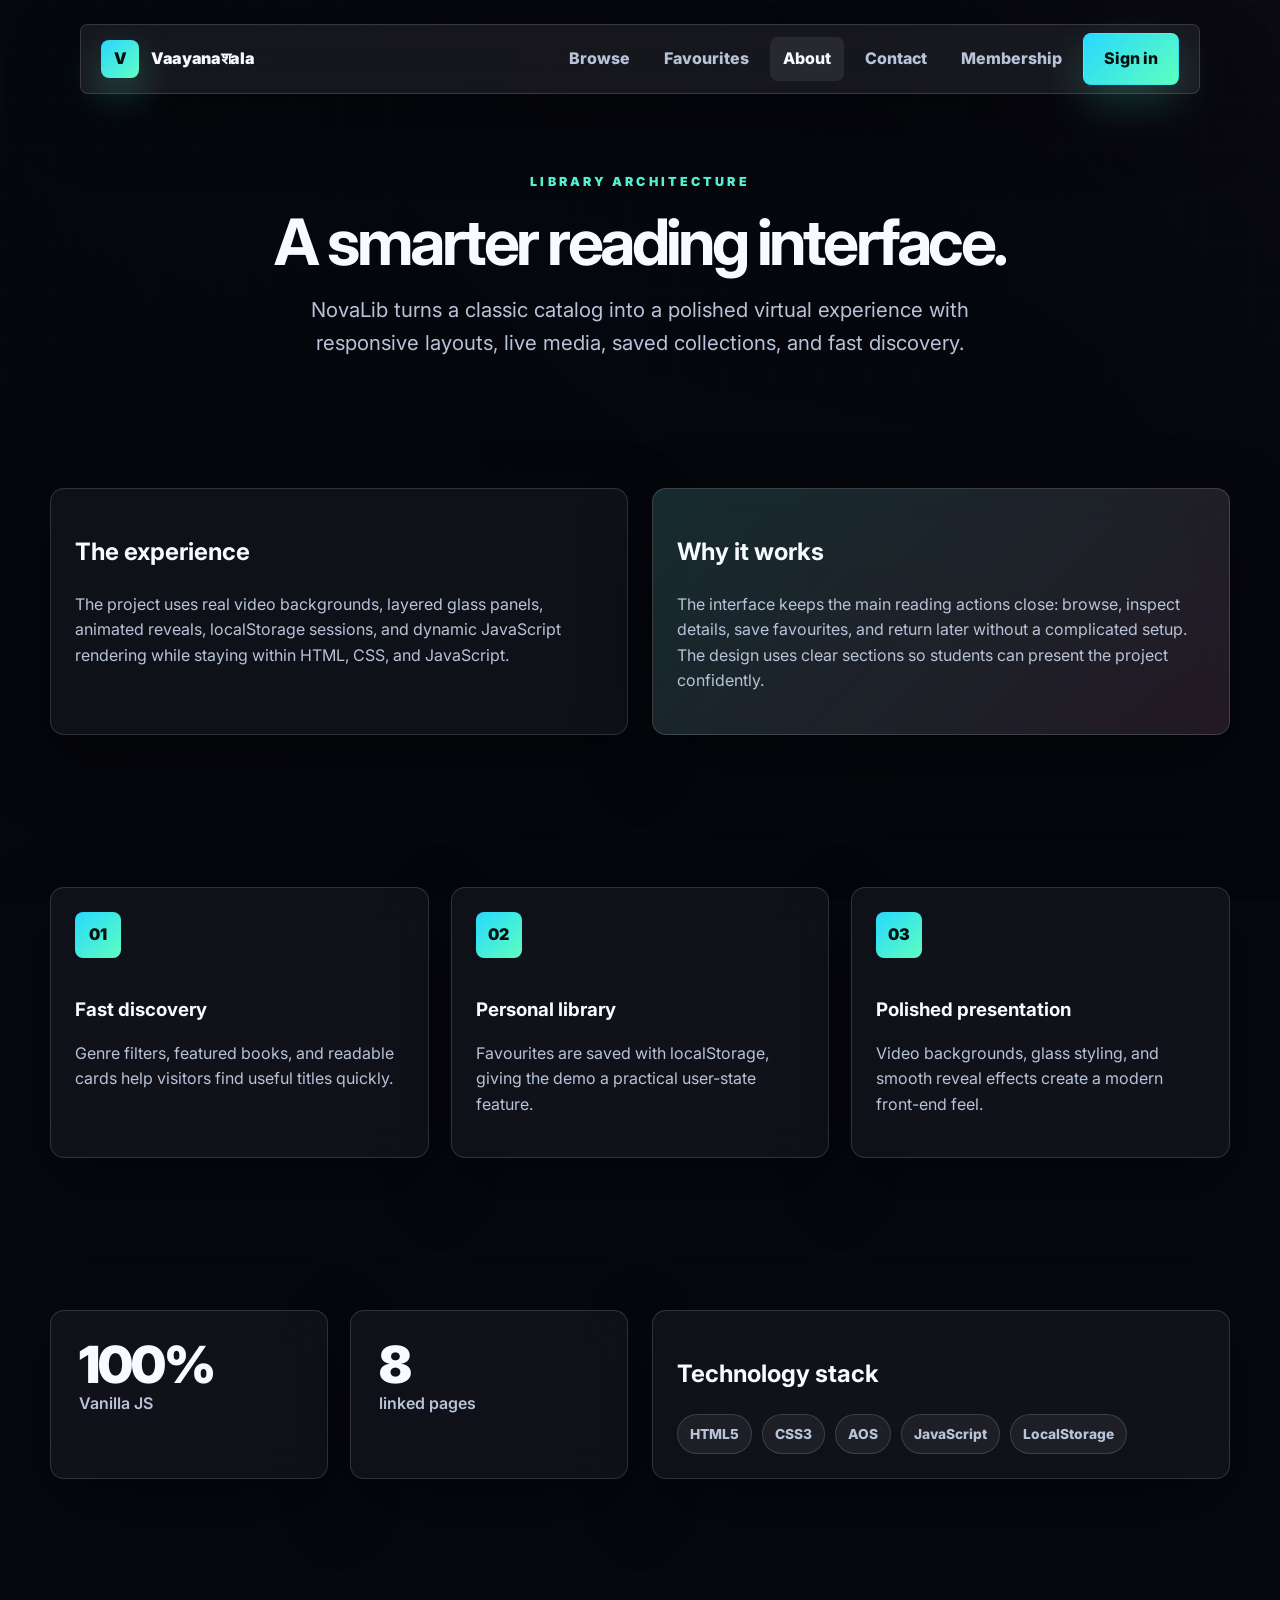
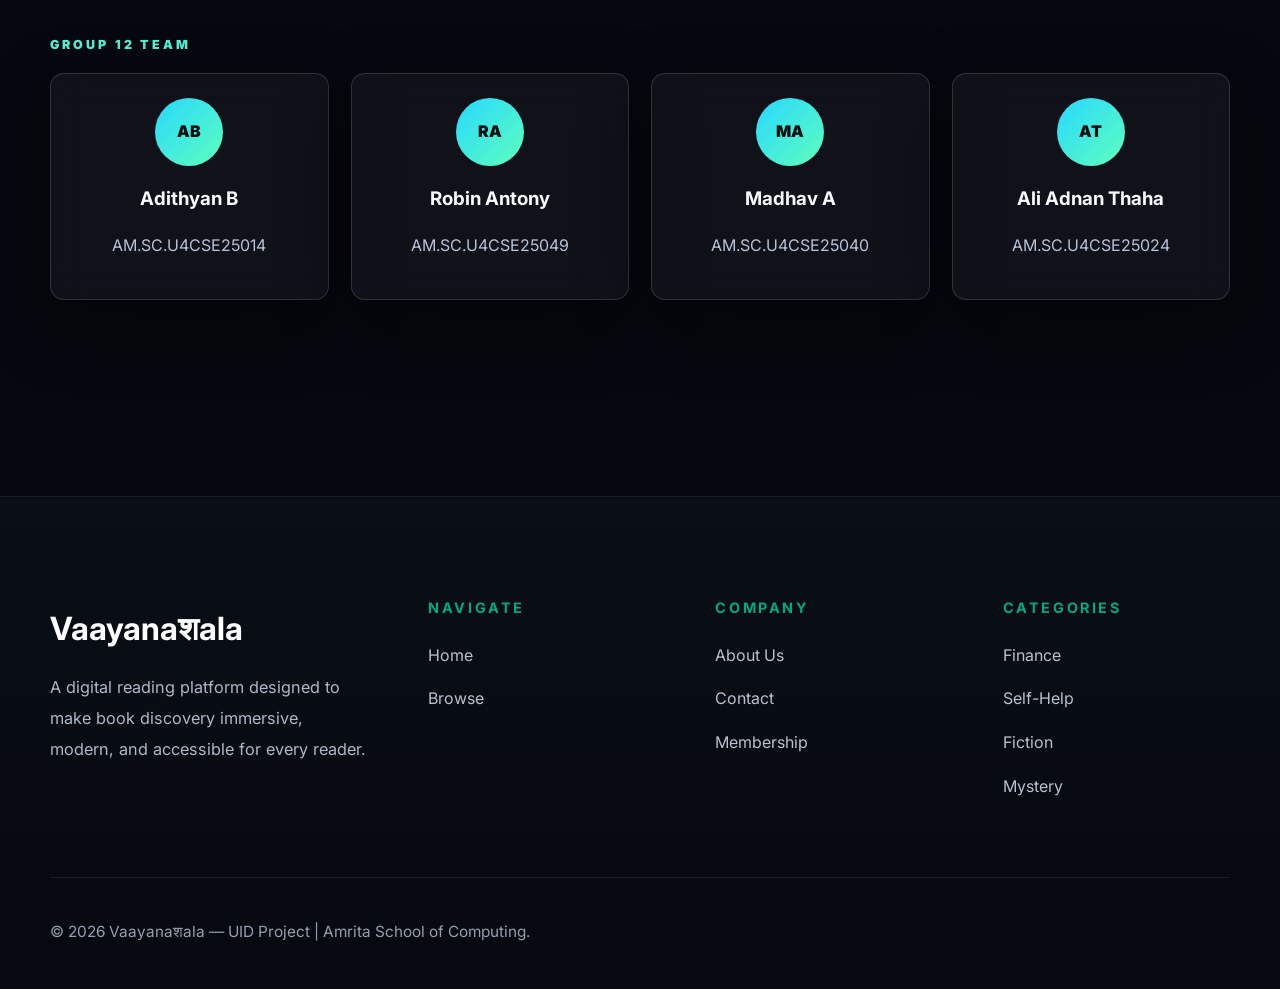
==== about.html @ 0ddc9fb5 "Initial Project Upload" ====
<!DOCTYPE html>
<html lang="en">
<head>
  <meta charset="UTF-8">
  <meta name="viewport" content="width=device-width, initial-scale=1.0">
  <title>About | Vaayanaशala</title>
  <link href="https://unpkg.com/aos@2.3.1/dist/aos.css" rel="stylesheet">
  <link rel="stylesheet" href="css/style.css">
  <link rel="stylesheet" href="css/simple.css">
</head>
<body>
  <div class="page-shell">
    <div class="media-backdrop" id="mediaBackdrop"></div>
    <div class="noise-layer"></div>
    <nav class="navbar">
      <div class="nav-inner">
        <a class="brand" href="frontpage.html"><span class="brand-mark">V</span><span>Vaayanaशala</span></a>
        <button class="nav-toggle" aria-label="Open navigation">Menu</button>
        <div class="nav-links">
          <a class="nav-link" href="dashboard.html">Browse</a>
          <a class="nav-link" href="favourites.html">Favourites</a>
          <a class="nav-link active" href="about.html">About</a>
          <a class="nav-link" href="contact.html">Contact</a>
          <a class="nav-link" href="membership.html">Membership</a>
          <span id="navAuthBlock"></span>
        </div>
      </div>
    </nav>
    <main>
      <section class="simple-hero container" data-reveal>
        <div class="eyebrow">Library architecture</div>
        <h1 class="title-lg">A smarter reading interface.</h1>
        <p class="lead">NovaLib turns a classic catalog into a polished virtual experience with responsive layouts, live media, saved collections, and fast discovery.</p>
      </section>
      <section class="section">
        <div class="container content-grid">
          <article class="info-card glass" data-reveal>
            <h2>The experience</h2>
            <p class="muted">The project uses real video backgrounds, layered glass panels, animated reveals, localStorage sessions, and dynamic JavaScript rendering while staying within HTML, CSS, and JavaScript.</p>
          </article>
          <article class="info-card glass about-feature" data-reveal>
            <h2>Why it works</h2>
            <p class="muted">The interface keeps the main reading actions close: browse, inspect details, save favourites, and return later without a complicated setup. The design uses clear sections so students can present the project confidently.</p>
          </article>
        </div>
      </section>
      <section class="section">
        <div class="container grid grid-3 about-highlights">
          <article class="info-card glass" data-reveal>
            <span class="about-icon">01</span>
            <h3>Fast discovery</h3>
            <p class="muted">Genre filters, featured books, and readable cards help visitors find useful titles quickly.</p>
          </article>
          <article class="info-card glass" data-reveal>
            <span class="about-icon">02</span>
            <h3>Personal library</h3>
            <p class="muted">Favourites are saved with localStorage, giving the demo a practical user-state feature.</p>
          </article>
          <article class="info-card glass" data-reveal>
            <span class="about-icon">03</span>
            <h3>Polished presentation</h3>
            <p class="muted">Video backgrounds, glass styling, and smooth reveal effects create a modern front-end feel.</p>
          </article>
        </div>
      </section>
      <section class="section">
        <div class="container content-grid">
          <div class="grid grid-2">
            <div class="metric-card glass" data-reveal><span class="metric-value">100%</span><span class="metric-label">Vanilla JS</span></div>
            <div class="metric-card glass" data-reveal><span class="metric-value">8</span><span class="metric-label">linked pages</span></div>
          </div>
          <article class="info-card glass" data-reveal>
            <h2>Technology stack</h2>
            <div class="tech-list">
              <span>HTML5</span>
              <span>CSS3</span>
              <span>AOS</span>
              <span>JavaScript</span>
              <span>LocalStorage</span>
            </div>
          </article>
        </div>
      </section>
      <section class="section">
        <div class="container">
          <div class="eyebrow">Group 12 team</div>
          <div class="grid grid-4">
            <article class="team-card glass" data-reveal><div class="avatar">AB</div><h3>Adithyan B</h3><p class="muted">AM.SC.U4CSE25014</p></article>
            <article class="team-card glass" data-reveal><div class="avatar">RA</div><h3>Robin Antony</h3><p class="muted">AM.SC.U4CSE25049</p></article>
            <article class="team-card glass" data-reveal><div class="avatar">MA</div><h3>Madhav A</h3><p class="muted">AM.SC.U4CSE25040</p></article>
            <article class="team-card glass" data-reveal><div class="avatar">AT</div><h3>Ali Adnan Thaha</h3><p class="muted">AM.SC.U4CSE25024</p></article>
          </div>
        </div>
      </section>
    </main>
    <footer class="site-footer">
  <div class="container footer-grid">

    <div class="footer-brand">
      <h2>Vaayanaशala</h2>
      <p>
        A digital reading platform designed to make book discovery
        immersive, modern, and accessible for every reader.
      </p>
    </div>

    <div>
      <h4>Navigate</h4>
      <a href="frontpage.html">Home</a>
      <a href="dashboard.html">Browse</a>
    </div>

    <div>
      <h4>Company</h4>
      <a href="about.html">About Us</a>
      <a href="contact.html">Contact</a>
      <a href="membership.html">Membership</a>
    </div>

    <div>
  <h4>Categories</h4>

  <a href="dashboard.html?genre=Finance">Finance</a>

  <a href="dashboard.html?genre=Self-Help">Self-Help</a>

  <a href="dashboard.html?genre=Fiction">Fiction</a>

  <a href="dashboard.html?genre=Mystery">Mystery</a>
</div>

  </div>

  <div class="footer-bottom container">
    <p>© 2026 Vaayanaशala — UID Project | Amrita School of Computing.</p>
  </div>
</footer>
  </div>
  <script src="https://unpkg.com/aos@2.3.1/dist/aos.js"></script>
  <script src="js/main.js"></script>
  <script src="js/about.js"></script>
</body>
</html>
---- css/style.css ----
@import url("https://fonts.googleapis.com/css2?family=Inter:wght@400;500;600;700;800;900&display=swap");

:root {
  --ink: #f7fbff;
  --muted: #b8c3d9;
  --soft: #7f8aa6;
  --bg: #06080f;
  --panel: rgba(22, 24, 32, 0.64);
  --panel-strong: rgba(28, 30, 40, 0.82);
  --line: rgba(255, 255, 255, 0.14);
  --line-strong: rgba(91, 255, 218, 0.42);
  --accent: #53f3d4;
  --accent-2: #24c6ff;
  --rose: #ff6fae;
  --warning: #ffd166;
  --good: #57e389;
  --shadow: 0 24px 70px rgba(0, 0, 0, 0.42);
  --radius: 8px;
  --radius-lg: 14px;
  --container: min(1180px, calc(100vw - 40px));
}

*,
*::before,
*::after {
  box-sizing: border-box;
}

html {
  scroll-behavior: smooth;
}

body {
  margin: 0;
  min-height: 100vh;
  background: var(--bg);
  color: var(--ink);
  font-family: "Inter", Arial, sans-serif;
  line-height: 1.6;
  overflow-x: hidden;
}

body::before {
  content: "";
  position: fixed;
  inset: 0;
  z-index: -4;
  background:
    linear-gradient(120deg, rgba(83, 243, 212, 0.08), transparent 30%),
    linear-gradient(240deg, rgba(255, 111, 174, 0.07), transparent 26%),
    #06080f;
}

a {
  color: inherit;
  text-decoration: none;
}

button,
input,
select,
textarea {
  font: inherit;
}

button {
  cursor: pointer;
}

.container {
  width: var(--container);
  margin-inline: auto;
}

.page-shell {
  position: relative;
  min-height: 100vh;
  display: flex;
  flex-direction: column;
}

.media-backdrop {
  position: fixed;
  inset: 0;
  z-index: -3;
  overflow: hidden;
  background-image: var(--fallback-image);
  background-position: center;
  background-size: cover;
}

.media-bg {
  position: fixed;
  inset: 0;
  z-index: -3;
  overflow: hidden;
  background: #07090f;
}

.media-bg-video {
  width: 100%;
  height: 100%;
  object-fit: cover;
  object-position: center;
  opacity: 1;
  filter: saturate(0.9) contrast(1.1);
  transform: translateZ(0);
}

.media-bg-overlay {
  position: absolute;
  inset: 0;
  background:
    radial-gradient(circle at 78% 28%, rgba(83, 245, 208, 0.12), transparent 32%),
    linear-gradient(90deg, rgba(6, 8, 14, 0.94) 0%, rgba(6, 8, 14, 0.72) 46%, rgba(6, 8, 14, 0.5) 100%),
    rgba(0, 0, 0, 0.25);
  backdrop-filter: blur(2px);
}

.media-backdrop video {
  width: 100%;
  height: 100%;
  object-fit: cover;
  opacity: 0.62;
  filter: saturate(1.12) contrast(1.04);
}

.media-backdrop::after {
  content: "";
  position: absolute;
  inset: 0;
  background:
    linear-gradient(90deg, rgba(5, 7, 13, 0.94), rgba(5, 7, 13, 0.72) 47%, rgba(5, 7, 13, 0.48)),
    linear-gradient(180deg, rgba(5, 7, 13, 0.28), rgba(5, 7, 13, 0.92));
}

.noise-layer {
  position: fixed;
  inset: 0;
  z-index: -2;
  pointer-events: none;
  background-image:
    linear-gradient(rgba(255, 255, 255, 0.025) 1px, transparent 1px),
    linear-gradient(90deg, rgba(255, 255, 255, 0.025) 1px, transparent 1px);
  background-size: 48px 48px;
  mask-image: linear-gradient(180deg, rgba(0, 0, 0, 0.55), transparent 78%);
}

.navbar {
  position: sticky;
  top: 12px;
  z-index: 30;

  width: min(1320px, calc(100vw - 160px));

  margin: 24px auto 0;

  border: 1px solid var(--line);
  border-radius: var(--radius);

  background: rgba(36, 36, 43, 0.6);

  box-shadow: var(--shadow);

  backdrop-filter: blur(24px);
}

.nav-inner {
  min-height: 68px;
  padding: 0 20px;
  display: flex;
  align-items: center;
  justify-content: space-between;
  gap: 22px;
}

.brand {
  display: inline-flex;
  align-items: center;
  gap: 12px;
  font-weight: 900;
  letter-spacing: -0.02em;
}

.brand-mark {
  width: 38px;
  height: 38px;
  display: grid;
  place-items: center;
  border-radius: 8px;
  color: #03100e;
  background: linear-gradient(135deg, #29d7ff, #62ffc2);
  box-shadow: 0 16px 38px rgba(83, 243, 212, 0.28);
}

.nav-links {
  display: flex;
  align-items: center;
  gap: 8px;

  min-width: 620px;

  justify-content: flex-end;
}

.nav-link {
  padding: 9px 13px;
  border-radius: 8px;
  color: var(--muted);
  font-weight: 800;
  transition: 0.25s ease;
}

.nav-link:hover,
.nav-link.active {
  color: var(--ink);
  background: rgba(255, 255, 255, 0.08);
}

.nav-toggle {
  display: none;
  width: 42px;
  height: 42px;
  border: 1px solid var(--line);
  border-radius: 8px;
  color: var(--ink);
  background: rgba(255, 255, 255, 0.06);
}

.btn {
  display: inline-flex;
  align-items: center;
  justify-content: center;
  gap: 10px;
  min-height: 46px;
  padding: 12px 20px;
  border: 1px solid transparent;
  border-radius: 8px;
  font-weight: 800;
  transition: transform 0.25s ease, border-color 0.25s ease, background 0.25s ease;
}

.btn:hover {
  transform: translateY(-2px);
}

.btn-primary {
  color: #03100e;
  background: linear-gradient(135deg, #28d8ff, #5dffbd);
  box-shadow: 0 18px 44px rgba(83, 243, 212, 0.2);
}

.btn-ghost {
  color: var(--ink);
  background: rgba(255, 255, 255, 0.06);
  border-color: var(--line);
}

.btn-danger {
  color: #fff;
  background: rgba(255, 111, 174, 0.18);
  border-color: rgba(255, 111, 174, 0.4);
}

.section {
  padding: 76px 0;
}

.eyebrow {
  display: inline-flex;
  align-items: center;
  gap: 9px;
  margin-bottom: 18px;
  color: var(--accent);
  font-size: 0.78rem;
  font-weight: 900;
  letter-spacing: 0.25em;
  text-transform: uppercase;
}

.title-xl {
  margin: 0;

  font-size: 6.3rem;

  line-height: 0.92;

  letter-spacing: -4px;

  max-width: 640px;
}

.title-lg {
  margin: 0;
  font-size: clamp(2.2rem, 5vw, 4.5rem);
  line-height: 1;
  letter-spacing: -0.055em;
}

.lead {
  max-width: 720px;
  color: var(--muted);
  font-size: clamp(1.02rem, 1.7vw, 1.28rem);
}

.glass {
  border: 1px solid var(--line);
  border-radius: var(--radius-lg);
  background: var(--panel);
  box-shadow: var(--shadow);
  backdrop-filter: blur(22px);
}

.stat-card,
.metric-card {
  padding: 28px;
}

.metric-value {
  display: block;
  color: var(--ink);
  font-size: clamp(2.4rem, 4vw, 4rem);
  line-height: 1;
  font-weight: 900;
  letter-spacing: -0.04em;
}

.metric-label {
  color: var(--muted);
  font-weight: 600;
}

.grid {
  display: grid;
  gap: 22px;
}

.grid-3 {
  grid-template-columns: repeat(3, minmax(0, 1fr));
}

.grid-2 {
  grid-template-columns: repeat(2, minmax(0, 1fr));
}

.grid-4 {
  grid-template-columns: repeat(4, minmax(0, 1fr));
}

.book-card {
  position: relative;
  min-height: 690px;
  overflow: hidden;

  border: 1px solid rgba(83, 243, 212, 0.28);
  border-radius: 20px;

  background: rgba(10, 14, 24, 0.82);

  box-shadow:
    0 10px 40px rgba(0,0,0,0.45),
    0 0 18px rgba(83,243,212,0.08);

  transition:
    transform 0.35s ease,
    border-color 0.35s ease,
    box-shadow 0.35s ease;
}

.book-card:hover {
  transform: translateY(-8px);
  border-color: rgba(83,243,212,0.7);

  box-shadow:
    0 18px 55px rgba(0,0,0,0.6),
    0 0 25px rgba(83,243,212,0.18);
}

.book-cover {
  width: 100%;
  height: 420px;

  background-image: var(--image);

  background-size: contain;
  background-position: center;
  background-repeat: no-repeat;

  border-radius: 18px 18px 0 0;

  background-color: #111;
}

.book-card:hover .book-cover {
  transform: scale(1.02);
}

.book-cover::before,
.book-cover::after,
.book-emoji {
  display: none;
}

.book-body {
  display: flex;
  flex-direction: column;
  gap: 14px;
  padding: 22px;
}
.book-title {
  color: var(--ink);
  font-size: 1.05rem;
  line-height: 1.18;
  font-weight: 900;
  letter-spacing: -0.03em;
}

.book-author,
.muted {
  color: var(--muted);
}

.book-meta {
  display: flex;
  align-items: center;
  justify-content: space-between;
  gap: 12px;
}

.pill {
  display: inline-flex;
  align-items: center;
  gap: 8px;
  min-height: 32px;
  padding: 6px 11px;
  border: 1px solid var(--line);
  border-radius: 999px;
  color: var(--muted);
  background: rgba(255, 255, 255, 0.06);
  font-size: 0.84rem;
  font-weight: 800;
}

.pill.active,
.pill:hover {
  color: #03100e;
  border-color: transparent;
  background: linear-gradient(135deg, #28d8ff, #5dffbd);
}

.fav-btn {
  width: 42px;
  height: 42px;
  border: 1px solid var(--line);
  border-radius: 8px;
  color: var(--warning);
  background: rgba(255, 255, 255, 0.06);
}

.form-control {
  width: 100%;
  min-height: 52px;
  border: 1px solid var(--line);
  border-radius: 8px;
  color: var(--ink);
  background: rgba(255, 255, 255, 0.07);
  padding: 0 15px;
  outline: none;
}



select.form-control option {
  background: #13151f;
  color: #f7fbff;
}

.form-control:focus {
  border-color: var(--line-strong);
  box-shadow: 0 0 0 4px rgba(83, 243, 212, 0.12);
}

textarea.form-control {
  min-height: 130px;
  padding-top: 14px;
  resize: vertical;
}

.range {
  width: 100%;
  accent-color: var(--accent);
}

/* FOOTER */

.site-footer{
    margin-top:120px;

    padding:80px 0 30px;

    background:
    linear-gradient(
        180deg,
        rgba(10,14,22,0.96),
        rgba(6,9,15,1)
    );

    border-top:1px solid rgba(255,255,255,0.08);

    backdrop-filter:blur(20px);
}

.footer-grid{
    display:grid;

    grid-template-columns:
    1.4fr
    1fr
    1fr
    1fr;

    gap:60px;
}


.footer-brand h2{
    font-size:2rem;

    margin-bottom:18px;

    color:#ffffff;

    font-weight:700;
}

.footer-brand p{
    color:#aeb8c7;

    line-height:1.9;

    max-width:320px;

    font-size:1.02rem;
}

.site-footer h4{
    margin-bottom:24px;

    color:#00a884;

    letter-spacing:0.18em;

    text-transform:uppercase;

    font-size:0.9rem;
}

.site-footer a{
    display:block;

    margin-bottom:18px;

    text-decoration:none;

    color:#b8c2cf;

    transition:0.3s ease;
}

.site-footer a:hover{
    color:#5dffbd;

    transform:translateX(4px);
}

.footer-bottom{
    margin-top:60px;

    padding-top:26px;

    border-top:1px solid rgba(255,255,255,0.08);
}

.footer-bottom p{
    color:#94a0b2;

    font-size:0.96rem;
}

@media (max-width:900px){

    .footer-grid{
        grid-template-columns:1fr 1fr;
    }
}

@media (max-width:600px){

    .footer-grid{
        grid-template-columns:1fr;
    }
}

#toast-container {
  position: fixed;
  right: 22px;
  bottom: 22px;
  z-index: 100;
  display: grid;
  gap: 12px;
}

.toast {
  max-width: 360px;
  padding: 14px 16px;
  border: 1px solid var(--line-strong);
  border-radius: 8px;
  color: var(--ink);
  background: rgba(17, 21, 28, 0.9);
  box-shadow: var(--shadow);
  backdrop-filter: blur(18px);
  animation: toast-in 0.3s ease both;
}

@keyframes toast-in {
  from { opacity: 0; transform: translateY(16px); }
  to { opacity: 1; transform: translateY(0); }
}

[data-reveal] {
  opacity: 0;
  transform: translateY(24px);
  transition: opacity 0.7s ease, transform 0.7s ease;
}

[data-reveal].is-revealed {
  opacity: 1;
  transform: translateY(0);
}

.empty-state {
  padding: 46px;
  text-align: center;
}

@media (max-width: 980px) {
  .nav-toggle {
    display: inline-grid;
    place-items: center;
  }

  .nav-links {
    position: absolute;
    inset: calc(100% + 10px) 0 auto;
    display: none;
    flex-direction: column;
    align-items: stretch;
    padding: 12px;
    border: 1px solid var(--line);
    border-radius: var(--radius-lg);
    background: rgba(20, 22, 30, 0.94);
    backdrop-filter: blur(22px);
  }

  .navbar.open .nav-links {
    display: flex;
  }

  .grid-2,
  .grid-3,
  .grid-4 {
    grid-template-columns: repeat(2, minmax(0, 1fr));
  }
}

@media (max-width: 640px) {
  :root {
    --container: min(100vw - 24px, 1180px);
  }

  .navbar {
    top: 10px;
    width: min(100% - 28px, 1400px);
    margin-top: 10px;
  }

  .nav-inner {
    padding: 0 14px;
  }

  .brand span:last-child {
    display: none;
  }

  .section {
    padding: 52px 0;
  }

  .title-xl {
    font-size: clamp(3.2rem, 16vw, 4.8rem);
  }

  .grid-2,
  .grid-3,
  .grid-4 {
    grid-template-columns: 1fr;
  }

  .footer-inner {
    align-items: flex-start;
    flex-direction: column;
  }
}
---- css/simple.css ----
.simple-hero {
  padding: 74px 0 32px;
  text-align: center;
}

.simple-hero .lead {
  margin-inline: auto;
}

.content-grid {
  display: grid;
  grid-template-columns: 1fr 1fr;
  gap: 24px;
}

.info-card,
.team-card,
.contact-card {
  padding: 24px;
}

.info-card,
.team-card {
  transition: transform 0.28s ease, border-color 0.28s ease, background 0.28s ease;
}

.info-card:hover,
.team-card:hover {
  transform: translateY(-6px);
  border-color: var(--line-strong);
  background: rgba(28, 34, 44, 0.82);
}

.about-feature {
  background:
    linear-gradient(135deg, rgba(83, 243, 212, 0.12), rgba(255, 111, 174, 0.08)),
    var(--panel);
}

.about-highlights h3 {
  margin-bottom: 8px;
}

.about-icon {
  display: inline-grid;
  place-items: center;
  width: 46px;
  height: 46px;
  margin-bottom: 18px;
  border-radius: 8px;
  color: #03100e;
  background: linear-gradient(135deg, #28d8ff, #5dffbd);
  font-weight: 900;
}

.tech-list {
  display: flex;
  flex-wrap: wrap;
  gap: 10px;
  margin-top: 16px;
}

.tech-list span {
  padding: 8px 12px;
  border: 1px solid var(--line);
  border-radius: 999px;
  color: var(--muted);
  background: rgba(255, 255, 255, 0.06);
  font-size: 0.86rem;
  font-weight: 800;
}

.team-card {
  text-align: center;
}

.avatar {
  width: 68px;
  height: 68px;
  display: grid;
  place-items: center;
  margin: 0 auto 16px;
  border-radius: 50%;
  color: #03100e;
  background: linear-gradient(135deg, #28d8ff, #5dffbd);
  font-weight: 900;
}

.contact-list {
  display: grid;
  gap: 16px;
}

.contact-item {
  display: flex;
  gap: 14px;
  align-items: flex-start;
}

.contact-form {
  display: grid;
  gap: 14px;
}

@media (max-width: 860px) {
  .content-grid {
    grid-template-columns: 1fr;
  }
}
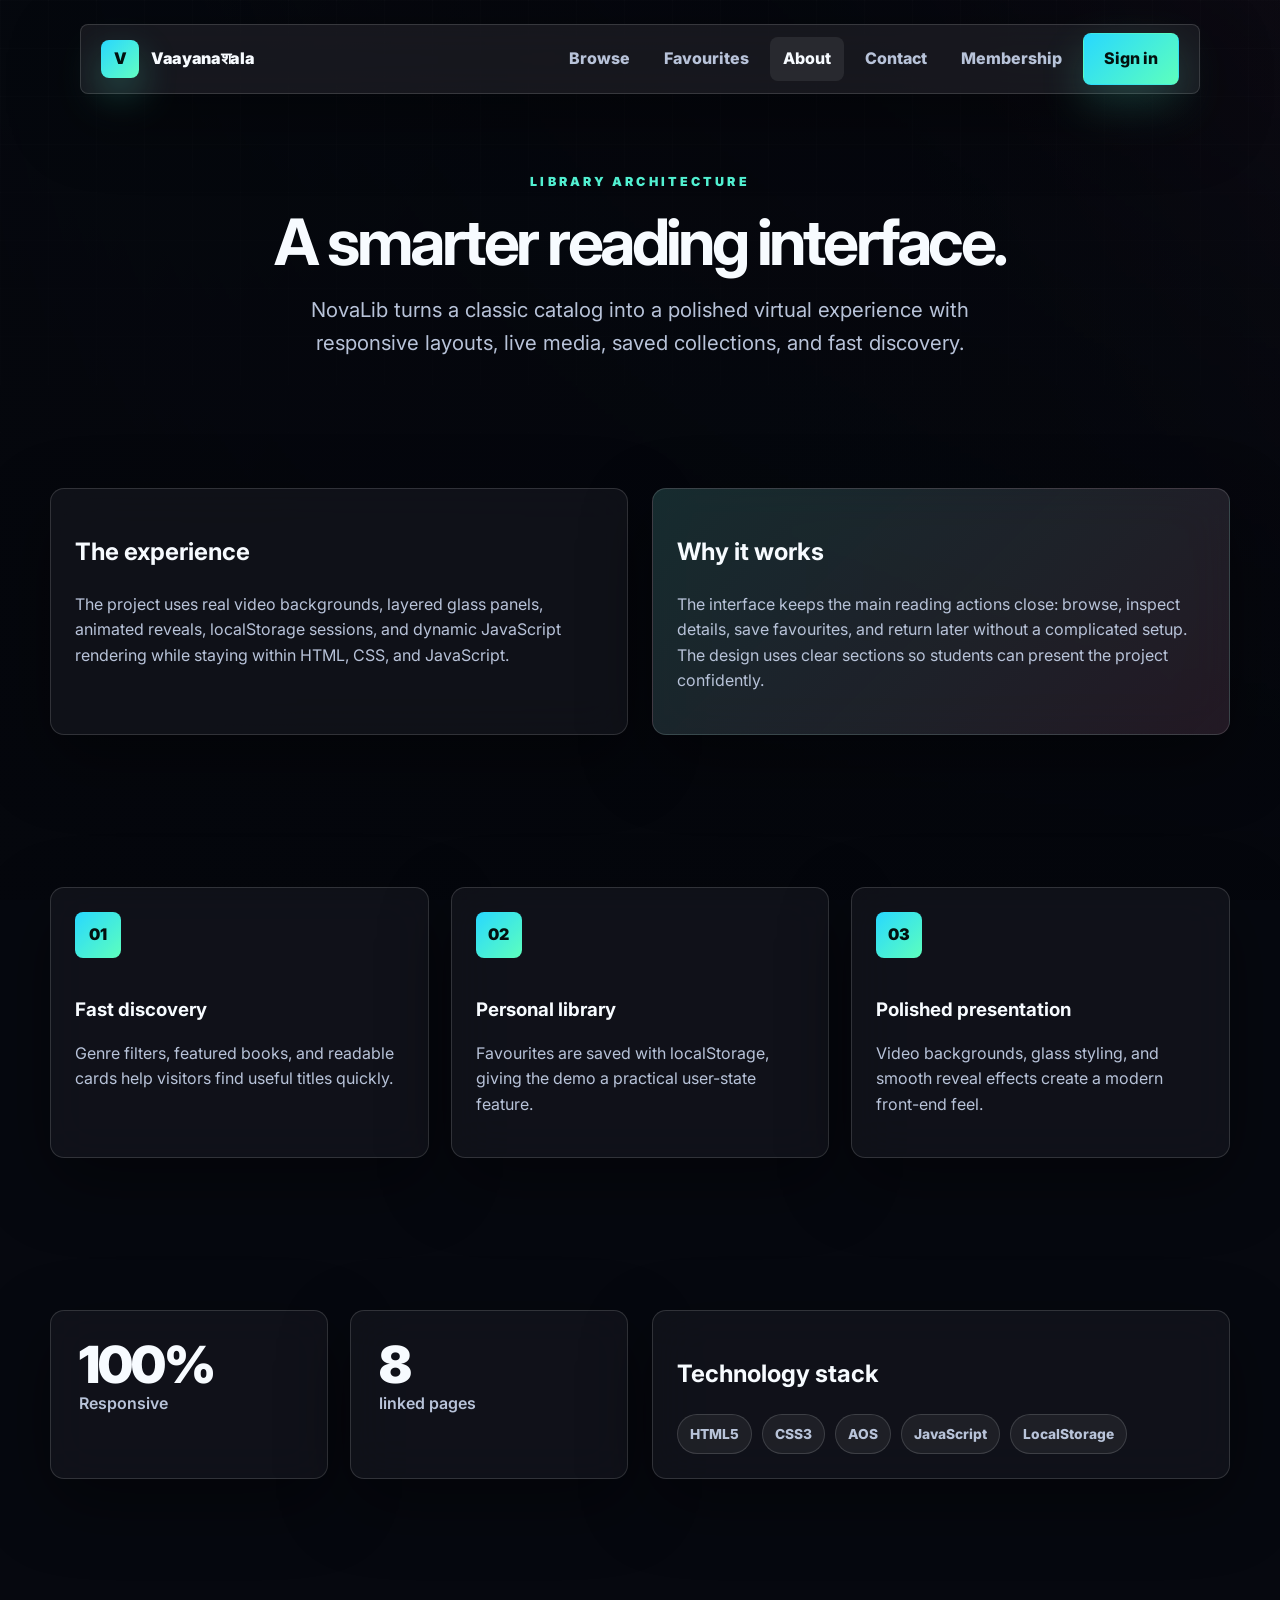
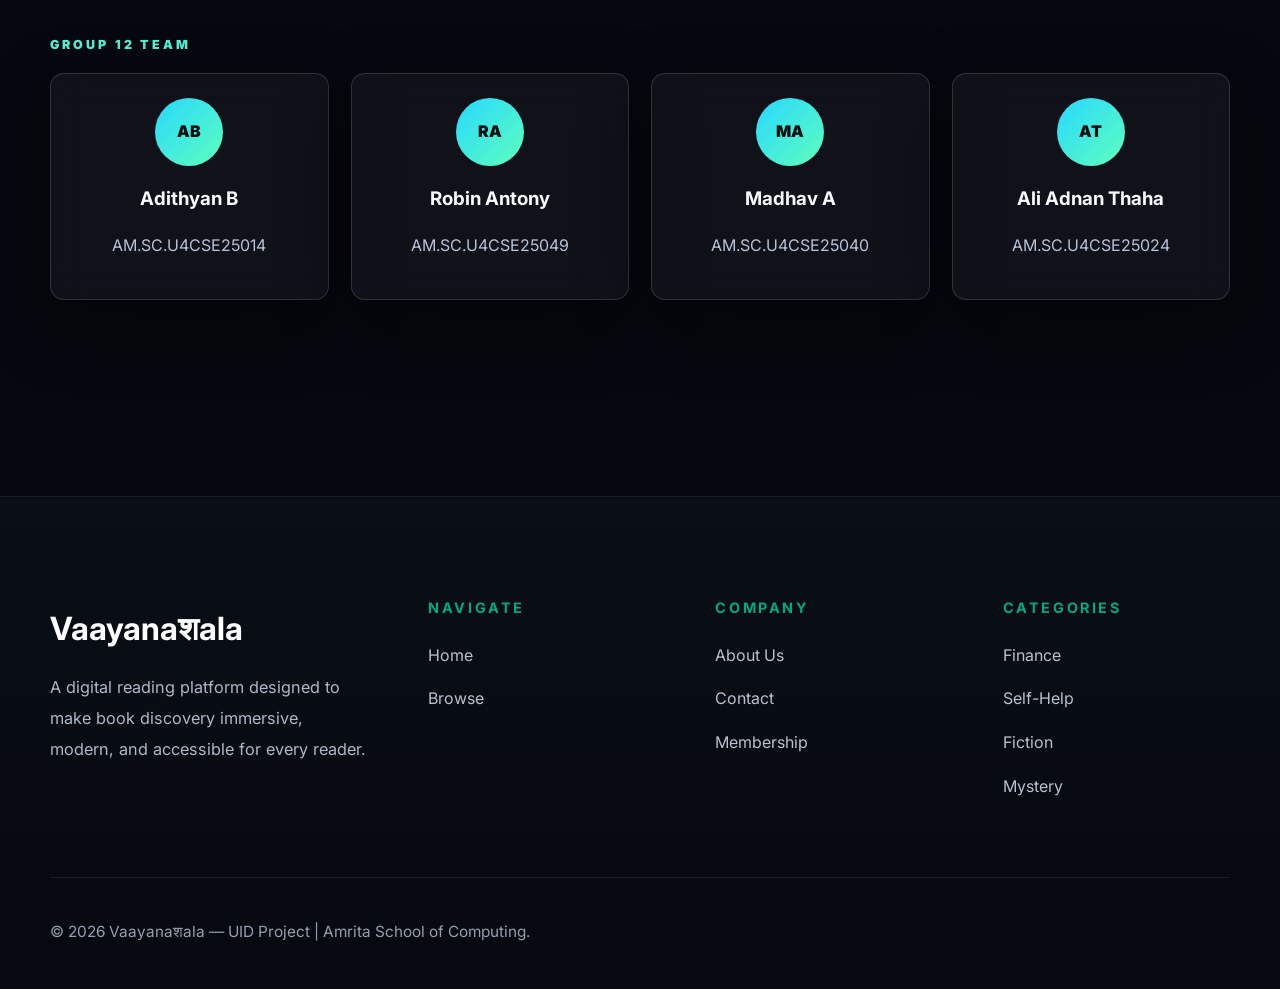
==== commit 4609d5ef: "Add files via upload" ====
--- a/about.html
+++ b/about.html
@@ -66,7 +66,7 @@
       <section class="section">
         <div class="container content-grid">
           <div class="grid grid-2">
-            <div class="metric-card glass" data-reveal><span class="metric-value">100%</span><span class="metric-label">Vanilla JS</span></div>
+            <div class="metric-card glass" data-reveal><span class="metric-value">100%</span><span class="metric-label">Responsive</span></div>
             <div class="metric-card glass" data-reveal><span class="metric-value">8</span><span class="metric-label">linked pages</span></div>
           </div>
           <article class="info-card glass" data-reveal>
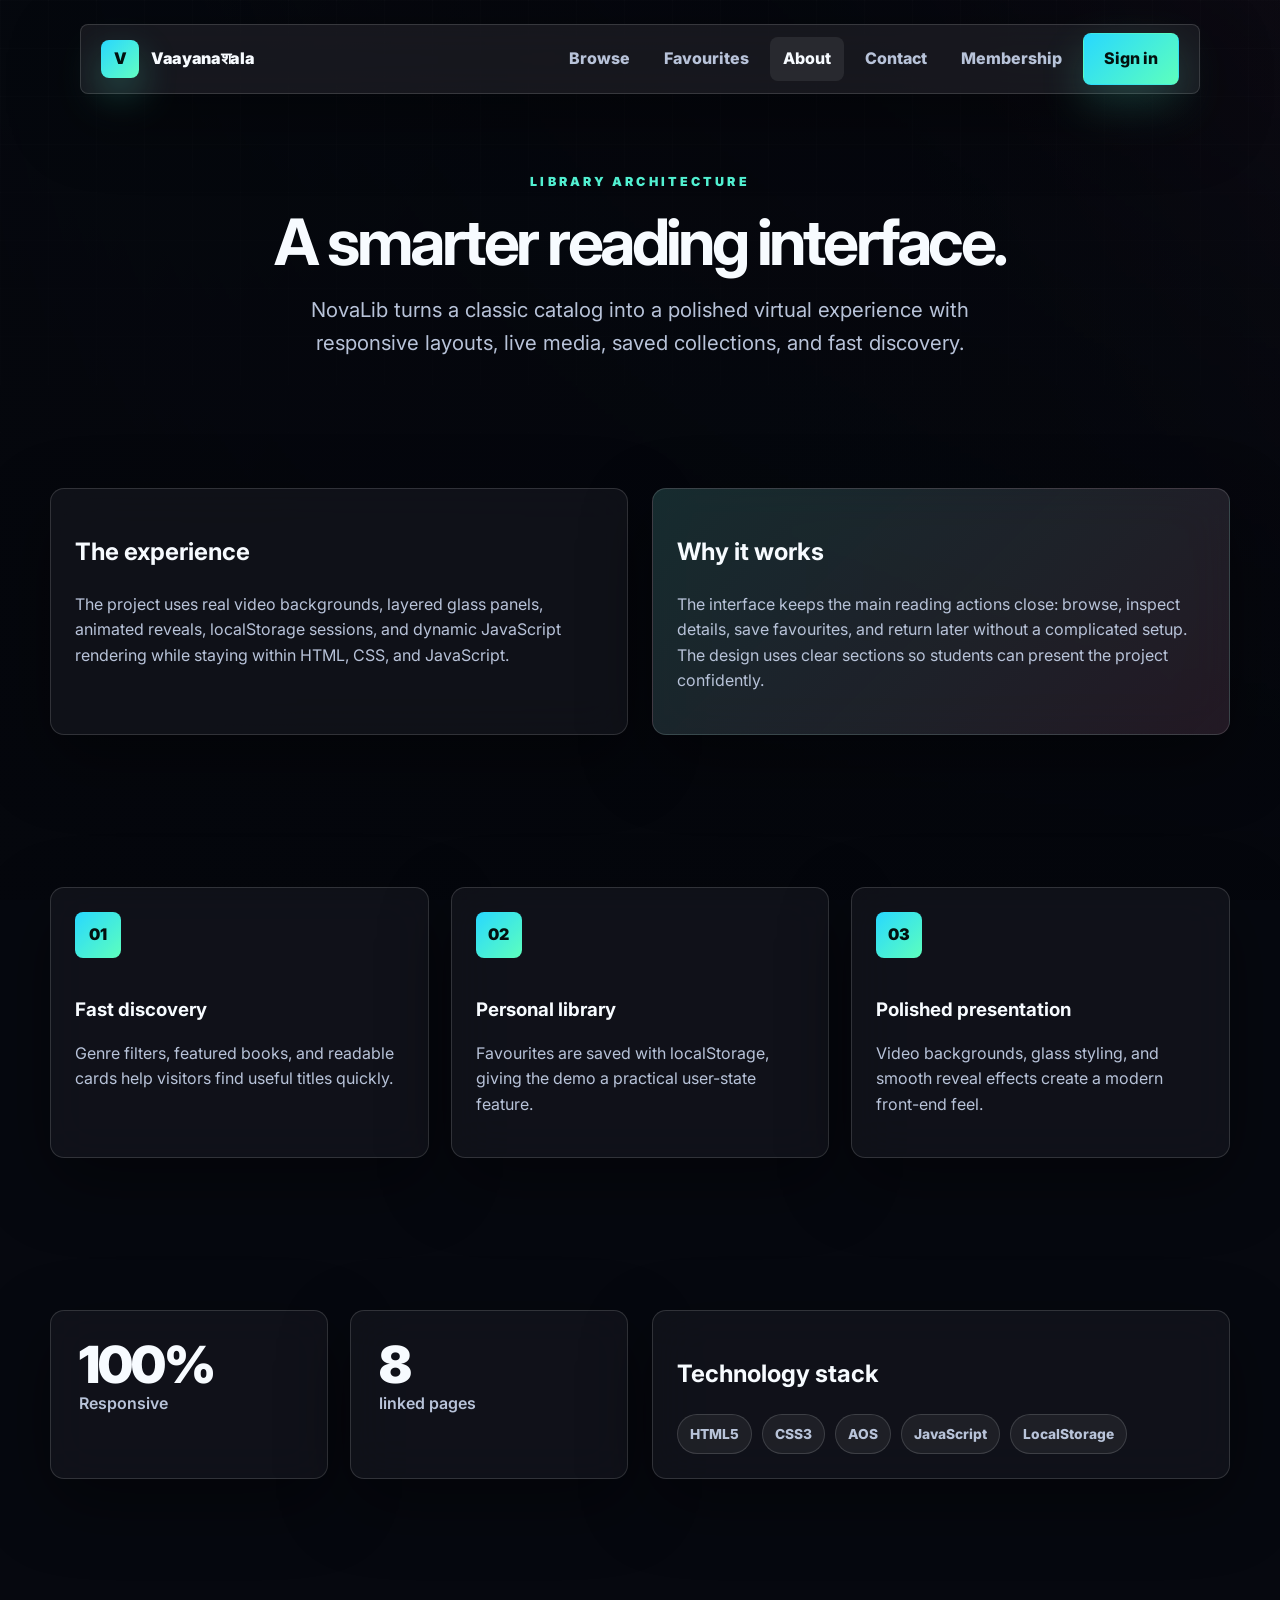
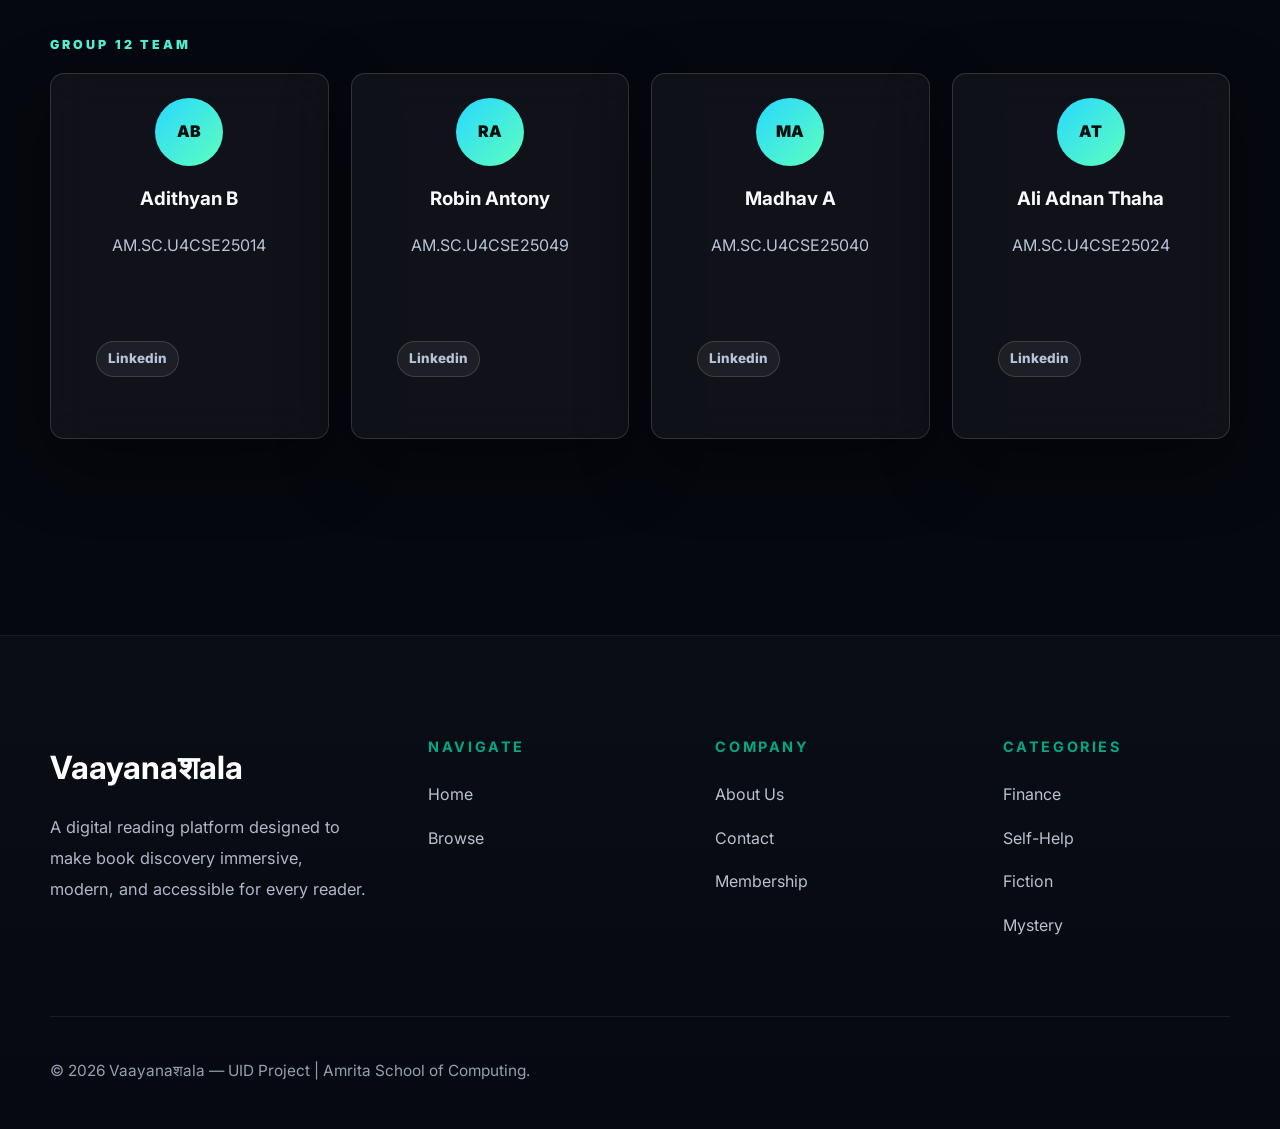
==== commit 6f895bad: "Include LinkedIn links in team member cards Added LinkedIn profile links for team members." ====
--- a/about.html
+++ b/about.html
@@ -85,10 +85,10 @@
         <div class="container">
           <div class="eyebrow">Group 12 team</div>
           <div class="grid grid-4">
-            <article class="team-card glass" data-reveal><div class="avatar">AB</div><h3>Adithyan B</h3><p class="muted">AM.SC.U4CSE25014</p></article>
-            <article class="team-card glass" data-reveal><div class="avatar">RA</div><h3>Robin Antony</h3><p class="muted">AM.SC.U4CSE25049</p></article>
-            <article class="team-card glass" data-reveal><div class="avatar">MA</div><h3>Madhav A</h3><p class="muted">AM.SC.U4CSE25040</p></article>
-            <article class="team-card glass" data-reveal><div class="avatar">AT</div><h3>Ali Adnan Thaha</h3><p class="muted">AM.SC.U4CSE25024</p></article>
+            <article class="team-card glass" data-reveal><div class="avatar">AB</div><h3>Adithyan B</h3><p class="muted">AM.SC.U4CSE25014</p><a href="https://linkedin.com/in/adithyan-b-18aa20381" target="_blank" class="btn"><div class="contact-item" ><span class="pill">Linkedin</span><p class="muted"></a></article></article>
+            <article class="team-card glass" data-reveal><div class="avatar">RA</div><h3>Robin Antony</h3><p class="muted">AM.SC.U4CSE25049</p><a href="https://www.linkedin.com/in/robinantonyelias/" target="_blank" class="btn"><div class="contact-item" ><span class="pill">Linkedin</span><p class="muted"></a></article></article>
+            <article class="team-card glass" data-reveal><div class="avatar">MA</div><h3>Madhav A</h3><p class="muted">AM.SC.U4CSE25040</p><a href="https://www.linkedin.com/in/madhav-ajith-3472683b6" target="_blank" class="btn"><div class="contact-item" ><span class="pill">Linkedin</span><p class="muted"></a></article></article>
+            <article class="team-card glass" data-reveal><div class="avatar">AT</div><h3>Ali Adnan Thaha</h3><p class="muted">AM.SC.U4CSE25024</p><a href="https://www.linkedin.com/in/ali-adnan-thaha-58b89b389?utm_source=share_via&utm_content=profile&utm_medium=member_ios" target="_blank" class="btn"><div class="contact-item" ><span class="pill">Linkedin</span><p class="muted"></a></article></article>
           </div>
         </div>
       </section>
